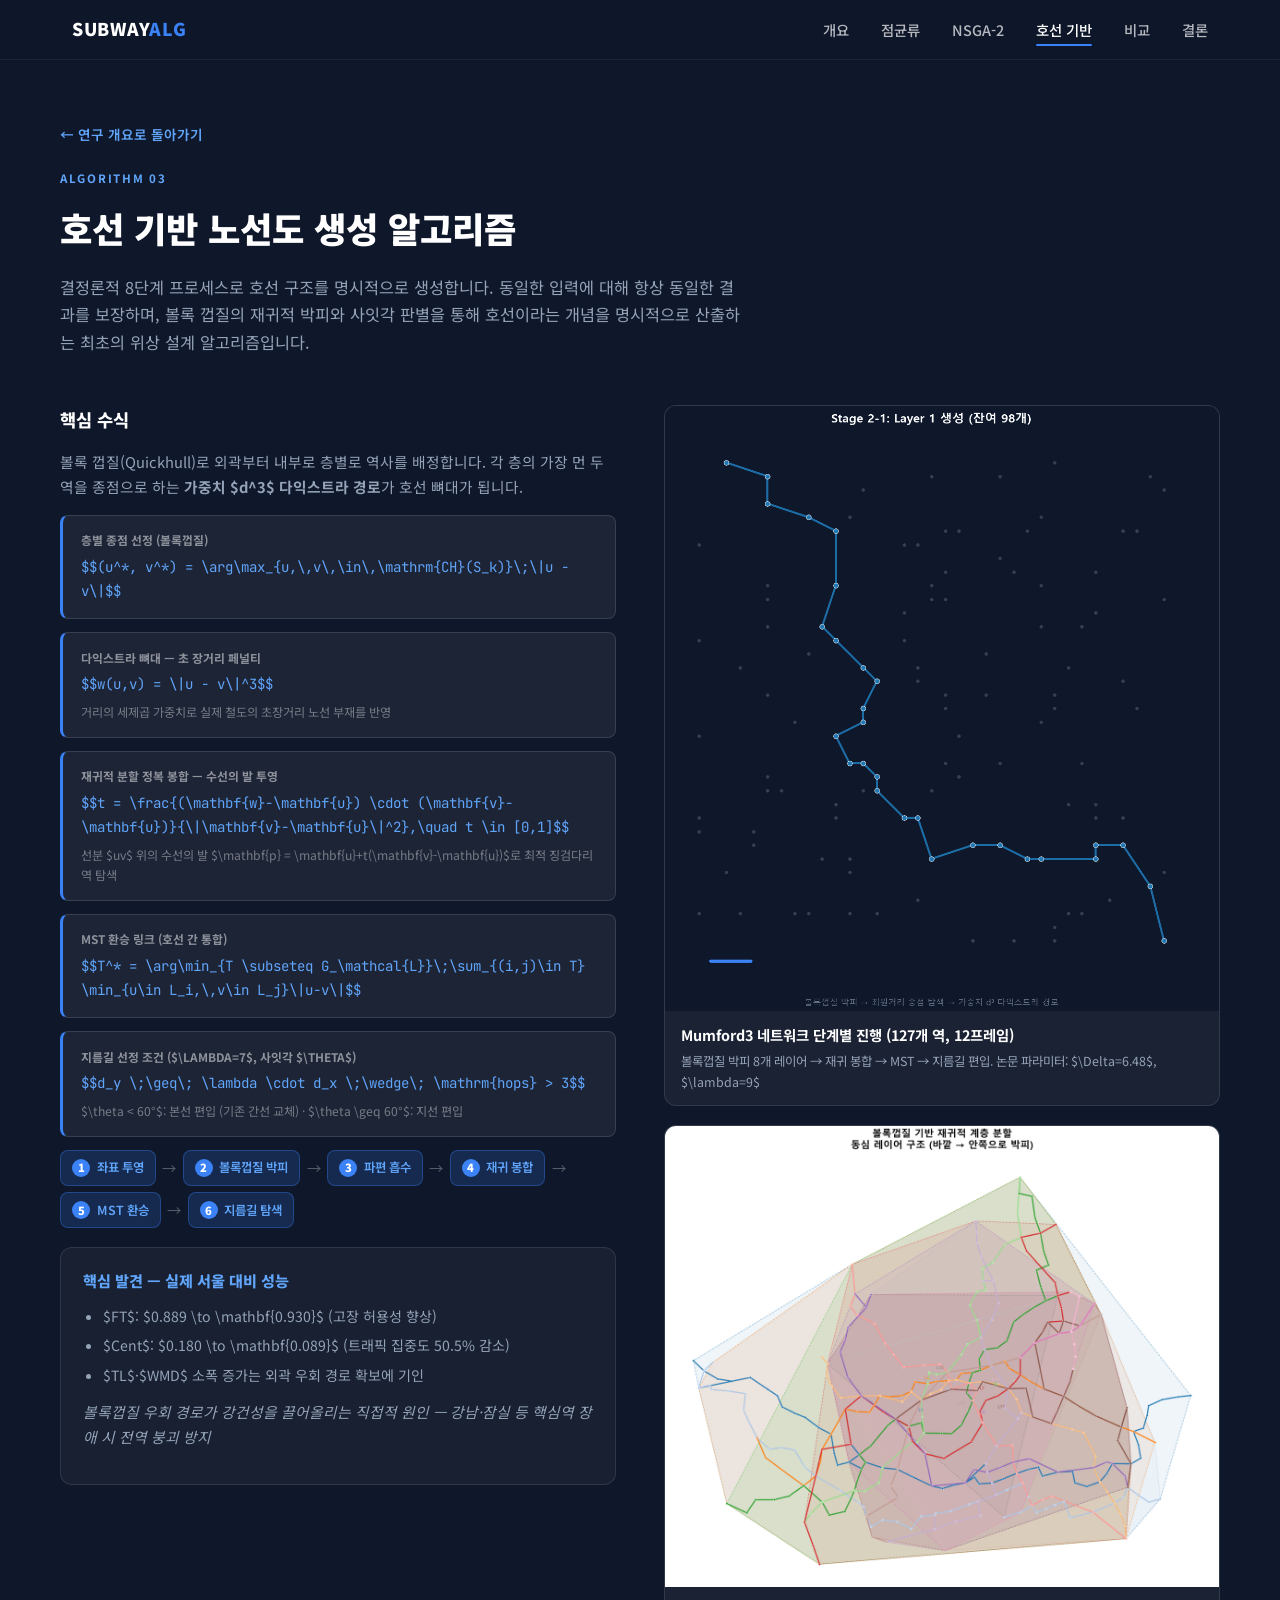
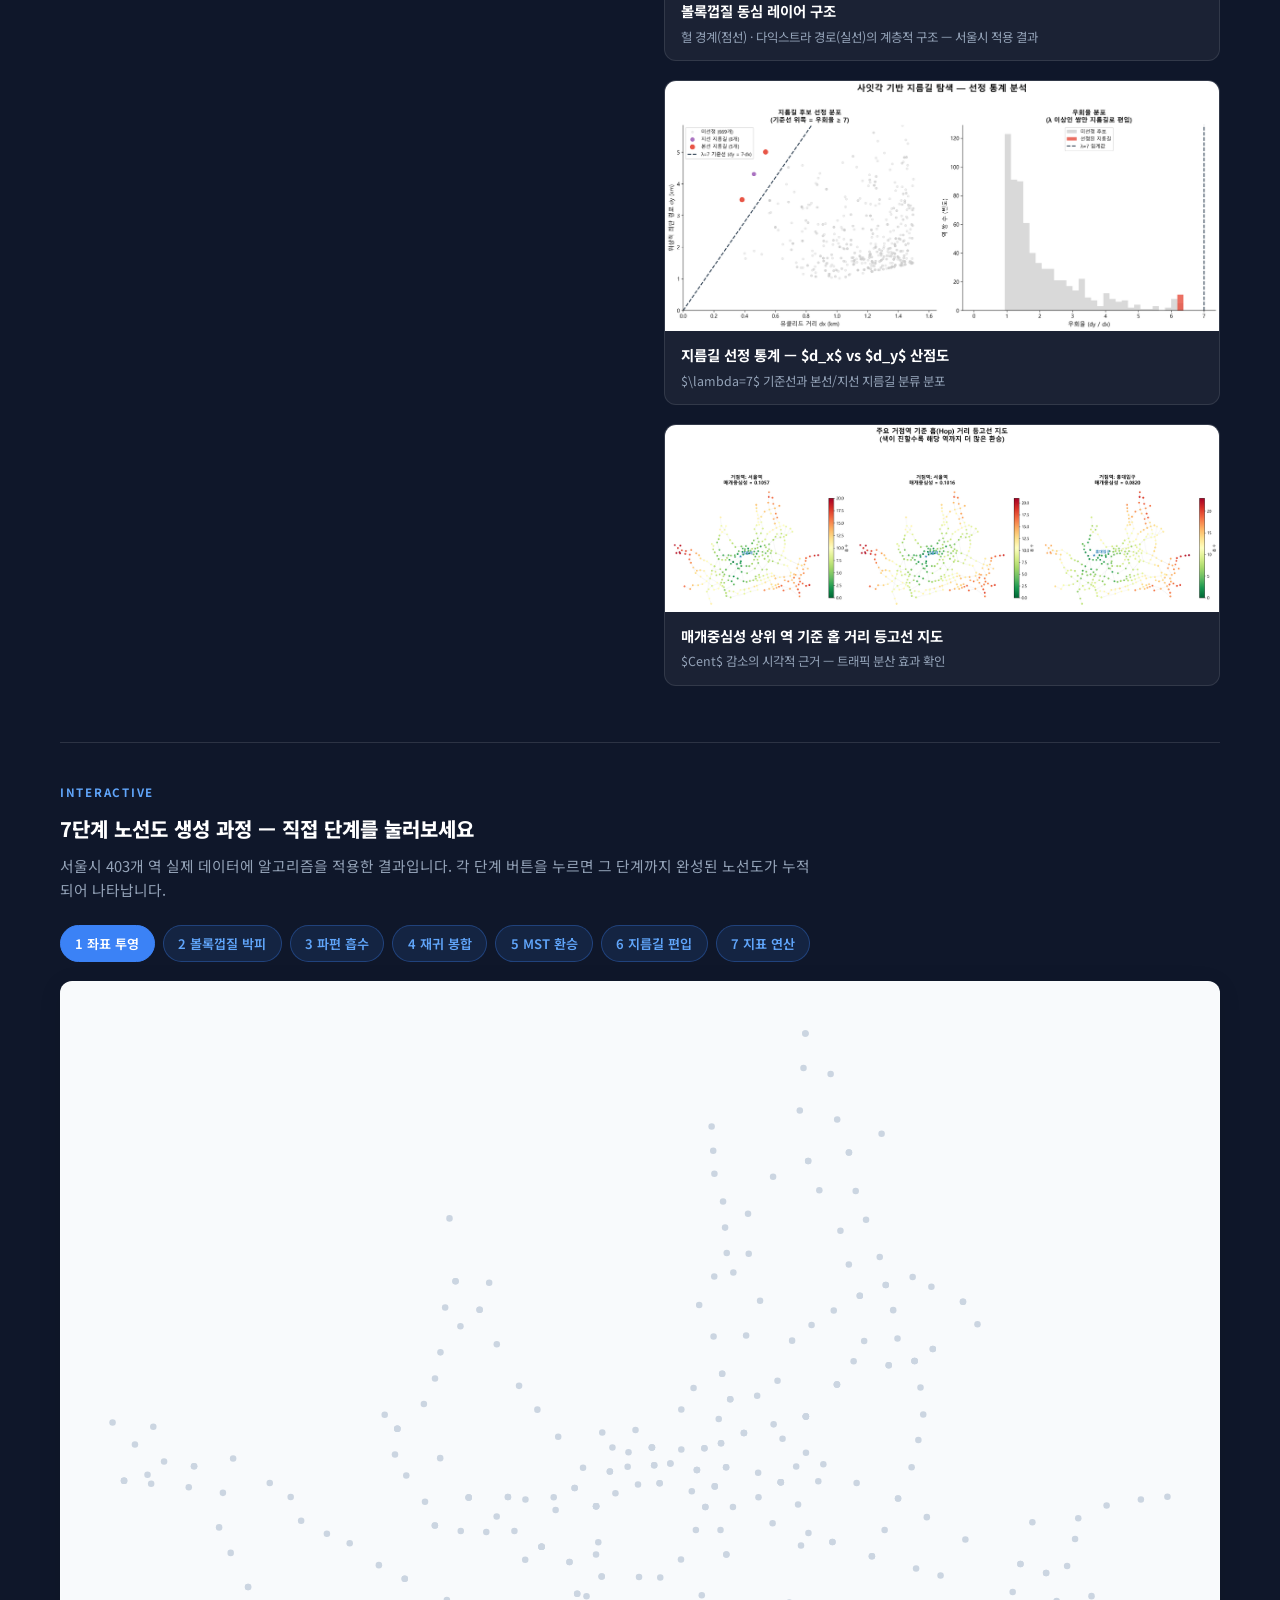
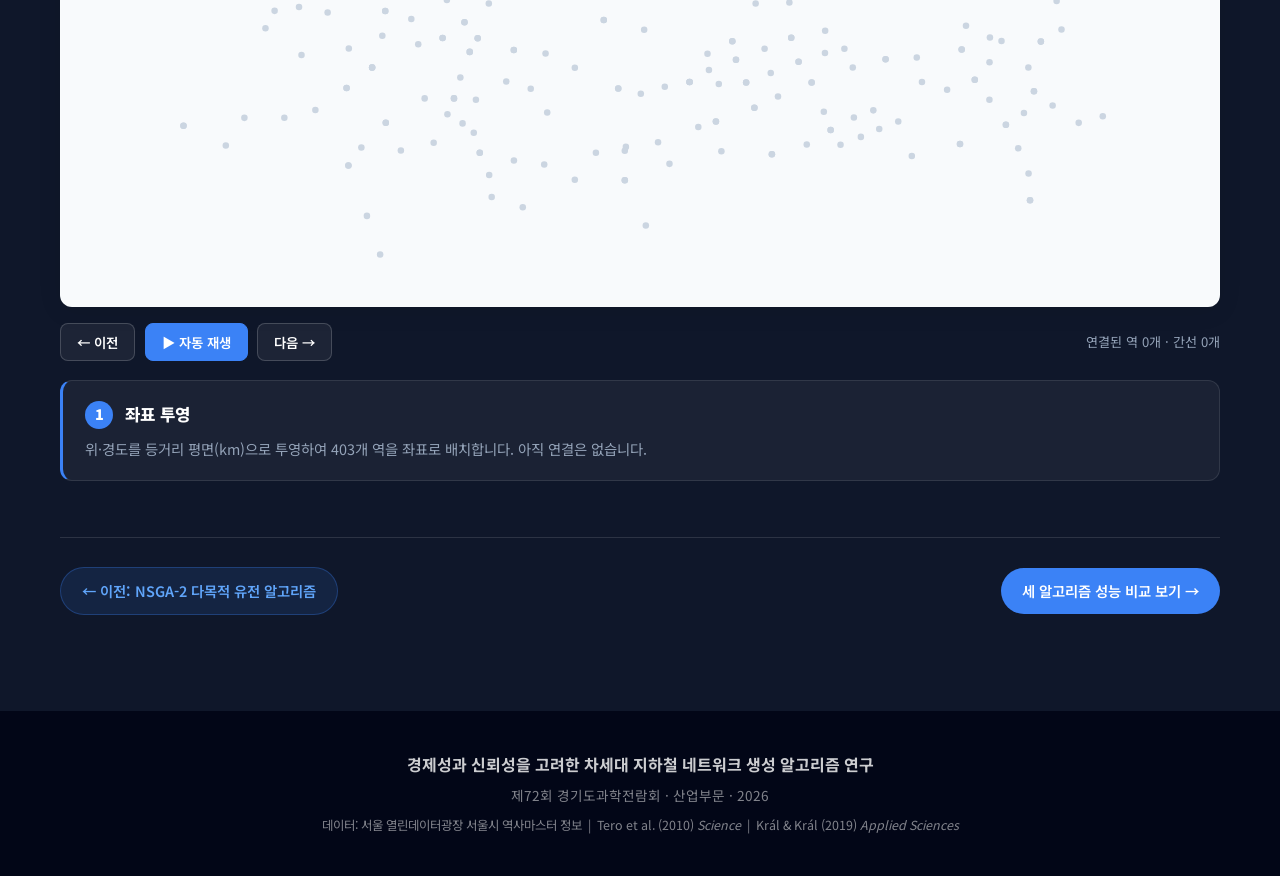
==== algo3.html @ e861a9cc "방법론별 멀티페이지 분리 + 호선기반 7단계 인터랙티브 노선도 뷰어 - 단일페이지를 내비게이션 항목별 독립 페이지로 분리   (algo1/2/3, compare, conclusio" ====
<!DOCTYPE html>
<html lang="ko">
<head>
  <meta charset="UTF-8" />
  <meta name="viewport" content="width=device-width, initial-scale=1.0" />
  <title>호선 기반 노선도 생성 알고리즘 — 차세대 지하철 네트워크 연구</title>
  <link rel="preconnect" href="https://fonts.googleapis.com" />
  <link href="https://fonts.googleapis.com/css2?family=Noto+Sans+KR:wght@300;400;500;700;900&family=JetBrains+Mono:wght@400;600&display=swap" rel="stylesheet" />
  <!-- KaTeX -->
  <link rel="stylesheet" href="https://cdn.jsdelivr.net/npm/katex@0.16.9/dist/katex.min.css" />
  <script defer src="https://cdn.jsdelivr.net/npm/katex@0.16.9/dist/katex.min.js"></script>
  <script defer src="https://cdn.jsdelivr.net/npm/katex@0.16.9/dist/contrib/auto-render.min.js"
    onload="renderMathInElement(document.body,{
      delimiters:[
        {left:'$$',right:'$$',display:true},
        {left:'$',right:'$',display:false}
      ],
      throwOnError:false
    });"></script>
  <link rel="stylesheet" href="style.css" />
</head>
<body>

<!-- NAV -->
<nav id="navbar">
  <div class="nav-inner">
    <a href="index.html" class="nav-logo">SUBWAY<span class="accent">ALG</span></a>
    <ul class="nav-links">
      <li><a href="index.html#overview">개요</a></li>
      <li><a href="algo1.html">점균류</a></li>
      <li><a href="algo2.html">NSGA-2</a></li>
      <li><a href="algo3.html" class="active">호선 기반</a></li>
      <li><a href="index.html#compare">비교</a></li>
      <li><a href="index.html#conclusion">결론</a></li>
    </ul>
  </div>
</nav>

<!-- ============================================================ -->
<!-- ALGORITHM 3: 호선 기반 -->
<!-- ============================================================ -->
<section id="algo3" class="section dark-section detail-page">
  <div class="container">
    <a href="index.html#overview" class="back-link">← 연구 개요로 돌아가기</a>
    <div class="section-label">ALGORITHM 03</div>
    <h2 class="section-title">호선 기반 노선도 생성 알고리즘</h2>
    <p class="section-desc">결정론적 8단계 프로세스로 호선 구조를 명시적으로 생성합니다. 동일한 입력에 대해 항상 동일한 결과를 보장하며, 볼록 껍질의 재귀적 박피와 사잇각 판별을 통해 호선이라는 개념을 명시적으로 산출하는 최초의 위상 설계 알고리즘입니다.</p>

    <div class="algo-detail-layout">
      <div class="ad-explain">
        <h3>핵심 수식</h3>
        <p>볼록 껍질(Quickhull)로 외곽부터 내부로 층별로 역사를 배정합니다. 각 층의 가장 먼 두 역을 종점으로 하는 <strong>가중치 $d^3$ 다익스트라 경로</strong>가 호선 뼈대가 됩니다.</p>

        <div class="eq-block">
          <div class="eq-title">층별 종점 선정 (볼록껍질)</div>
          <div class="eq-body">$$(u^*, v^*) = \arg\max_{u,\,v\,\in\,\mathrm{CH}(S_k)}\;\|u - v\|$$</div>
        </div>

        <div class="eq-block">
          <div class="eq-title">다익스트라 뼈대 — 초 장거리 페널티</div>
          <div class="eq-body">$$w(u,v) = \|u - v\|^3$$</div>
          <div class="eq-note">거리의 세제곱 가중치로 실제 철도의 초장거리 노선 부재를 반영</div>
        </div>

        <div class="eq-block">
          <div class="eq-title">재귀적 분할 정복 봉합 — 수선의 발 투영</div>
          <div class="eq-body">$$t = \frac{(\mathbf{w}-\mathbf{u}) \cdot (\mathbf{v}-\mathbf{u})}{\|\mathbf{v}-\mathbf{u}\|^2},\quad t \in [0,1]$$</div>
          <div class="eq-note">선분 $uv$ 위의 수선의 발 $\mathbf{p} = \mathbf{u}+t(\mathbf{v}-\mathbf{u})$로 최적 징검다리 역 탐색</div>
        </div>

        <div class="eq-block">
          <div class="eq-title">MST 환승 링크 (호선 간 통합)</div>
          <div class="eq-body">$$T^* = \arg\min_{T \subseteq G_\mathcal{L}}\;\sum_{(i,j)\in T} \min_{u\in L_i,\,v\in L_j}\|u-v\|$$</div>
        </div>

        <div class="eq-block">
          <div class="eq-title">지름길 선정 조건 ($\lambda=7$, 사잇각 $\theta$)</div>
          <div class="eq-body">$$d_y \;\geq\; \lambda \cdot d_x \;\wedge\; \mathrm{hops} > 3$$</div>
          <div class="eq-note">$\theta < 60°$: 본선 편입 (기존 간선 교체) · $\theta \geq 60°$: 지선 편입</div>
        </div>

        <div class="steps-mini">
          <div class="sm-step"><span>1</span>좌표 투영</div>
          <div class="sm-arr">→</div>
          <div class="sm-step"><span>2</span>볼록껍질 박피</div>
          <div class="sm-arr">→</div>
          <div class="sm-step"><span>3</span>파편 흡수</div>
          <div class="sm-arr">→</div>
          <div class="sm-step"><span>4</span>재귀 봉합</div>
          <div class="sm-arr">→</div>
          <div class="sm-step"><span>5</span>MST 환승</div>
          <div class="sm-arr">→</div>
          <div class="sm-step"><span>6</span>지름길 탐색</div>
        </div>

        <div class="key-finding">
          <h4>핵심 발견 — 실제 서울 대비 성능</h4>
          <ul>
            <li>$FT$: $0.889 \to \mathbf{0.930}$ (고장 허용성 향상)</li>
            <li>$Cent$: $0.180 \to \mathbf{0.089}$ (트래픽 집중도 50.5% 감소)</li>
            <li>$TL$·$WMD$ 소폭 증가는 외곽 우회 경로 확보에 기인</li>
          </ul>
          <p class="finding-note">볼록껍질 우회 경로가 강건성을 끌어올리는 직접적 원인 — 강남·잠실 등 핵심역 장애 시 전역 붕괴 방지</p>
        </div>
      </div>

      <div class="ad-visuals">
        <!-- Mumford3 GIF — 변화가 명확히 보이는 소규모 네트워크 -->
        <div class="viz-card-dark" onclick="openModal(this)">
          <img src="images/mumford3_anim.gif" alt="Mumford3 단계별 알고리즘" />
          <div class="viz-cap-dark">
            <strong>Mumford3 네트워크 단계별 진행 (127개 역, 12프레임)</strong>
            <span>볼록껍질 박피 8개 레이어 → 재귀 봉합 → MST → 지름길 편입. 논문 파라미터: $\Delta=6.48$, $\lambda=9$</span>
          </div>
        </div>
        <div class="viz-card-dark" onclick="openModal(this)">
          <img src="images/hull.png" alt="볼록껍질 동심 레이어" />
          <div class="viz-cap-dark">
            <strong>볼록껍질 동심 레이어 구조</strong>
            <span>헐 경계(점선) · 다익스트라 경로(실선)의 계층적 구조 — 서울시 적용 결과</span>
          </div>
        </div>
        <div class="viz-card-dark" onclick="openModal(this)">
          <img src="images/shortcut.png" alt="지름길 통계" />
          <div class="viz-cap-dark">
            <strong>지름길 선정 통계 — $d_x$ vs $d_y$ 산점도</strong>
            <span>$\lambda=7$ 기준선과 본선/지선 지름길 분류 분포</span>
          </div>
        </div>
        <div class="viz-card-dark" onclick="openModal(this)">
          <img src="images/hop.png" alt="홉 거리 등고선 지도" />
          <div class="viz-cap-dark">
            <strong>매개중심성 상위 역 기준 홉 거리 등고선 지도</strong>
            <span>$Cent$ 감소의 시각적 근거 — 트래픽 분산 효과 확인</span>
          </div>
        </div>
      </div>
    </div>

    <!-- ── 인터랙티브: 7단계 노선도 생성 ───────────────────────── -->
    <div class="stage-block">
      <div class="section-label">INTERACTIVE</div>
      <h3 class="stage-heading">7단계 노선도 생성 과정 — 직접 단계를 눌러보세요</h3>
      <p class="stage-sub">서울시 403개 역 실제 데이터에 알고리즘을 적용한 결과입니다. 각 단계 버튼을 누르면 그 단계까지 완성된 노선도가 누적되어 나타납니다.</p>

      <div class="stage-controls">
        <button class="st-btn" data-stage="1">1 좌표 투영</button>
        <button class="st-btn" data-stage="2">2 볼록껍질 박피</button>
        <button class="st-btn" data-stage="3">3 파편 흡수</button>
        <button class="st-btn" data-stage="4">4 재귀 봉합</button>
        <button class="st-btn" data-stage="5">5 MST 환승</button>
        <button class="st-btn" data-stage="6">6 지름길 편입</button>
        <button class="st-btn" data-stage="7">7 지표 연산</button>
      </div>

      <div class="stage-stage">
        <svg id="stageSvg" role="img" aria-label="단계별 노선도"></svg>
      </div>

      <div class="stage-toolbar">
        <button id="stPrev" class="st-nav">← 이전</button>
        <button id="stPlay" class="st-play">▶ 자동 재생</button>
        <button id="stNext" class="st-nav">다음 →</button>
        <span id="stCount" class="stage-count"></span>
      </div>

      <div class="stage-info">
        <div class="stage-info-head">
          <span class="stage-badge"><span id="stNum">1</span></span>
          <h4 id="stTitle"></h4>
        </div>
        <p id="stDesc"></p>
        <div id="stMetrics" class="stage-metrics"></div>
      </div>
    </div>

    <!-- 페이지 간 이동 -->
    <div class="page-nav">
      <a href="algo2.html" class="page-nav-prev">← 이전: NSGA-2 다목적 유전 알고리즘</a>
      <a href="compare.html" class="page-nav-next">세 알고리즘 성능 비교 보기 →</a>
    </div>
  </div>
</section>

<!-- FOOTER -->
<footer>
  <div class="container">
    <p class="footer-title">경제성과 신뢰성을 고려한 차세대 지하철 네트워크 생성 알고리즘 연구</p>
    <p class="footer-sub">제72회 경기도과학전람회 · 산업부문 · 2026</p>
    <p class="footer-ref">데이터: 서울 열린데이터광장 서울시 역사마스터 정보 &nbsp;|&nbsp; Tero et al. (2010) <em>Science</em> &nbsp;|&nbsp; Král &amp; Král (2019) <em>Applied Sciences</em></p>
  </div>
</footer>

<!-- MODAL -->
<div id="modal" class="modal" onclick="closeModal()">
  <span class="modal-close">✕</span>
  <img id="modal-img" src="" alt="" />
  <p id="modal-caption"></p>
</div>

<script src="script.js"></script>
<script src="subway_stages.js"></script>
<script src="stages.js"></script>
</body>
</html>
---- style.css ----
/* ── RESET & BASE ──────────────────────────────────────────── */
*, *::before, *::after { box-sizing: border-box; margin: 0; padding: 0; }

:root {
  --navy:   #0f172a;
  --dark:   #1e293b;
  --blue:   #3b82f6;
  --blue2:  #60a5fa;
  --green:  #22c55e;
  --amber:  #f59e0b;
  --red:    #ef4444;
  --slate:  #64748b;
  --bg:     #f8fafc;
  --card:   #ffffff;
  --border: #e2e8f0;
  --text:   #1e293b;
  --muted:  #64748b;
  --radius: 12px;
  --shadow: 0 4px 24px rgba(0,0,0,.08);
  --shadow-lg: 0 12px 48px rgba(0,0,0,.14);
}

html { scroll-behavior: smooth; }

body {
  font-family: 'Noto Sans KR', sans-serif;
  font-weight: 400;
  color: var(--text);
  background: var(--bg);
  line-height: 1.7;
}

a { color: inherit; text-decoration: none; }
img { max-width: 100%; display: block; }
code {
  font-family: 'JetBrains Mono', monospace;
  background: #f1f5f9;
  padding: 2px 6px;
  border-radius: 4px;
  font-size: 0.85em;
  color: var(--blue);
}

/* ── NAVBAR ────────────────────────────────────────────────── */
#navbar {
  position: fixed; top: 0; left: 0; right: 0; z-index: 100;
  background: rgba(15,23,42,.92);
  backdrop-filter: blur(12px);
  border-bottom: 1px solid rgba(255,255,255,.06);
  transition: background .3s;
}
.nav-inner {
  max-width: 1200px; margin: 0 auto;
  display: flex; align-items: center; justify-content: space-between;
  padding: .9rem 2rem;
}
.nav-logo {
  font-weight: 900; font-size: 1.1rem; color: white; letter-spacing: .04em;
}
.nav-logo .accent { color: var(--blue); }
.nav-links { list-style: none; display: flex; gap: 2rem; }
.nav-links a {
  color: rgba(255,255,255,.7); font-size: .9rem; font-weight: 500;
  transition: color .2s;
}
.nav-links a:hover { color: white; }

/* ── HERO ──────────────────────────────────────────────────── */
#hero {
  position: relative; min-height: 100vh;
  display: flex; align-items: center; justify-content: center;
  overflow: hidden;
}
.hero-bg { position: absolute; inset: 0; }
.hero-map {
  width: 100%; height: 100%; object-fit: cover;
  filter: saturate(1.1) brightness(.6);
}
.hero-overlay {
  position: absolute; inset: 0;
  background: linear-gradient(135deg, rgba(15,23,42,.85) 0%, rgba(30,58,95,.7) 100%);
}
.hero-content {
  position: relative; z-index: 2;
  text-align: center; color: white;
  padding: 2rem;
  max-width: 860px;
}
.badge {
  display: inline-block;
  background: rgba(59,130,246,.25);
  border: 1px solid rgba(59,130,246,.5);
  color: var(--blue2);
  padding: .4rem 1.2rem;
  border-radius: 999px;
  font-size: .82rem;
  font-weight: 500;
  letter-spacing: .04em;
  margin-bottom: 1.6rem;
}
.hero-content h1 {
  font-size: clamp(1.8rem, 4vw, 2.9rem);
  font-weight: 900;
  line-height: 1.28;
  margin-bottom: 1rem;
}
.hero-sub {
  color: rgba(255,255,255,.65);
  font-size: 1.05rem;
  margin-bottom: 2.4rem;
}
.hero-metrics {
  display: flex; justify-content: center; gap: 2.5rem;
  margin-bottom: 2.6rem;
}
.hm-item { display: flex; flex-direction: column; align-items: center; }
.hm-val  { font-size: 2rem; font-weight: 900; color: var(--blue2); line-height: 1.1; }
.hm-label{ font-size: .78rem; color: rgba(255,255,255,.55); margin-top: .2rem; }
.hero-btn {
  display: inline-block;
  background: var(--blue);
  color: white;
  padding: .85rem 2.4rem;
  border-radius: 999px;
  font-weight: 700;
  font-size: 1rem;
  transition: transform .2s, box-shadow .2s;
}
.hero-btn:hover { transform: translateY(-2px); box-shadow: 0 8px 24px rgba(59,130,246,.4); }

/* ── SECTION BASE ──────────────────────────────────────────── */
.section { padding: 6rem 2rem; }
.alt-section { background: #f1f5f9; }
.dark-section { background: var(--navy); color: white; }
.dark-section .section-desc { color: #94a3b8; }

.container { max-width: 1160px; margin: 0 auto; }
.section-label {
  font-size: .72rem; font-weight: 700; letter-spacing: .15em;
  color: var(--blue); text-transform: uppercase; margin-bottom: .6rem;
}
.dark-section .section-label { color: var(--blue2); }
.section-title {
  font-size: clamp(1.6rem, 3vw, 2.2rem);
  font-weight: 900; margin-bottom: 1rem;
}
.section-desc {
  color: var(--muted); max-width: 680px;
  font-size: 1.02rem; margin-bottom: 3rem;
}

/* ── ALGORITHM CARDS ───────────────────────────────────────── */
.algo-cards {
  display: grid;
  grid-template-columns: repeat(auto-fit, minmax(300px, 1fr));
  gap: 1.6rem;
}
.algo-card {
  background: var(--card);
  border: 1px solid var(--border);
  border-radius: var(--radius);
  padding: 2rem;
  box-shadow: var(--shadow);
  transition: transform .2s, box-shadow .2s;
  position: relative;
}
.algo-card:hover { transform: translateY(-4px); box-shadow: var(--shadow-lg); }
.algo-card.featured {
  border-color: var(--blue);
  box-shadow: 0 0 0 2px rgba(59,130,246,.18), var(--shadow-lg);
}
.featured-label {
  position: absolute; top: -12px; left: 50%; transform: translateX(-50%);
  background: var(--blue); color: white;
  padding: .25rem .9rem; border-radius: 999px;
  font-size: .75rem; font-weight: 700;
}
.algo-icon {
  width: 48px; height: 48px; border-radius: 10px;
  display: flex; align-items: center; justify-content: center;
  font-size: 1.5rem; margin-bottom: 1rem;
}
.algo-card h3 { font-size: 1.15rem; font-weight: 800; margin-bottom: .3rem; }
.algo-tag {
  font-size: .78rem; color: var(--slate);
  font-style: italic; margin-bottom: .8rem;
}
.algo-card p { font-size: .92rem; color: #475569; line-height: 1.65; margin-bottom: 1rem; }
.algo-stats { display: flex; gap: .5rem; flex-wrap: wrap; margin-bottom: 1rem; }
.stat {
  font-size: .74rem; font-weight: 600; padding: .25rem .7rem;
  border-radius: 999px;
}
.stat.good    { background: #dcfce7; color: #166534; }
.stat.bad     { background: #fee2e2; color: #991b1b; }
.stat.neutral { background: #dbeafe; color: #1e40af; }
.algo-formula {
  font-family: 'JetBrains Mono', monospace;
  font-size: .8rem; color: var(--blue);
  background: #eff6ff; padding: .5rem .9rem;
  border-radius: 6px; border-left: 3px solid var(--blue);
}

/* ── STEPS GRID ────────────────────────────────────────────── */
.steps-grid {
  display: grid;
  grid-template-columns: repeat(auto-fill, minmax(260px, 1fr));
  gap: 1.2rem;
  margin-bottom: 3rem;
}
.step {
  display: flex; gap: 1rem;
  background: rgba(255,255,255,.05);
  border: 1px solid rgba(255,255,255,.1);
  border-radius: var(--radius);
  padding: 1.2rem 1.4rem;
  transition: background .2s;
}
.step:hover { background: rgba(255,255,255,.08); }
.step-num {
  width: 32px; height: 32px; flex-shrink: 0;
  background: var(--blue);
  border-radius: 50%;
  display: flex; align-items: center; justify-content: center;
  font-weight: 900; font-size: .9rem; color: white;
}
.step-body h4 { font-size: .95rem; font-weight: 700; color: white; margin-bottom: .3rem; }
.step-body p  { font-size: .85rem; color: #94a3b8; line-height: 1.55; }
.step-body code { background: rgba(255,255,255,.12); color: #93c5fd; }

.anim-block {
  text-align: center;
  background: rgba(255,255,255,.04);
  border: 1px solid rgba(255,255,255,.1);
  border-radius: var(--radius);
  padding: 2rem;
}
.anim-gif {
  max-width: 560px; width: 100%;
  border-radius: 8px;
  margin: 0 auto;
  box-shadow: 0 8px 32px rgba(0,0,0,.4);
}

/* ── VIZ GRID ──────────────────────────────────────────────── */
.viz-grid {
  display: grid;
  grid-template-columns: repeat(2, 1fr);
  gap: 1.4rem;
}
.viz-card {
  border-radius: var(--radius);
  overflow: hidden;
  background: var(--card);
  border: 1px solid var(--border);
  box-shadow: var(--shadow);
  cursor: pointer;
  transition: transform .2s, box-shadow .2s;
}
.viz-card:hover { transform: translateY(-4px); box-shadow: var(--shadow-lg); }
.viz-card.wide { grid-column: 1 / -1; }
.viz-card img {
  width: 100%; object-fit: cover;
  transition: transform .4s;
}
.viz-card:hover img { transform: scale(1.02); }
.viz-caption {
  padding: .9rem 1.2rem;
  display: flex; flex-direction: column; gap: .25rem;
}
.viz-caption strong { font-weight: 700; font-size: .95rem; }
.viz-caption span   { font-size: .82rem; color: var(--muted); }

/* ── RESULTS ───────────────────────────────────────────────── */
.metrics-layout {
  display: grid;
  grid-template-columns: 1fr 1.4fr;
  gap: 2.4rem;
  align-items: start;
  margin-bottom: 3rem;
}
.chart-box {
  background: var(--card);
  border: 1px solid var(--border);
  border-radius: var(--radius);
  padding: 1.6rem;
  box-shadow: var(--shadow);
}
.metrics-table-wrap { display: flex; flex-direction: column; gap: 1.4rem; }
.metrics-table {
  width: 100%; border-collapse: collapse;
  background: var(--card);
  border: 1px solid var(--border);
  border-radius: var(--radius);
  overflow: hidden;
  box-shadow: var(--shadow);
  font-size: .9rem;
}
.metrics-table th {
  background: var(--navy); color: white;
  padding: .8rem 1.1rem; text-align: left;
  font-weight: 600; font-size: .85rem;
}
.metrics-table td {
  padding: .8rem 1.1rem;
  border-bottom: 1px solid var(--border);
}
.metrics-table tr:last-child td { border-bottom: none; }
.metrics-table tr:hover td { background: #f8fafc; }
.good-change { color: #166534; font-weight: 700; }
.bad-change  { color: #991b1b; font-weight: 700; }

.finding-box {
  background: linear-gradient(135deg, #eff6ff, #f0fdf4);
  border: 1px solid #bfdbfe;
  border-radius: var(--radius);
  padding: 1.4rem 1.6rem;
}
.finding-box h4 { font-size: 1rem; font-weight: 700; color: #1e40af; margin-bottom: .6rem; }
.finding-box p  { font-size: .92rem; color: #334155; line-height: 1.7; }

.lambda-note {
  background: var(--card); border: 1px solid var(--border);
  border-radius: var(--radius); padding: 2rem;
  box-shadow: var(--shadow);
}
.lambda-note h3 { font-size: 1.1rem; font-weight: 800; margin-bottom: .7rem; }
.lambda-note p  { color: var(--muted); font-size: .92rem; margin-bottom: 1.4rem; }
.lambda-img {
  width: 100%; border-radius: 8px;
  border: 1px solid var(--border);
  transition: transform .2s;
}
.lambda-img:hover { transform: scale(1.01); }

/* ── CONCLUSION ────────────────────────────────────────────── */
.conclusion-grid {
  display: grid;
  grid-template-columns: repeat(auto-fit, minmax(280px, 1fr));
  gap: 1.4rem;
  margin-bottom: 3.5rem;
}
.concl-card {
  background: rgba(255,255,255,.05);
  border: 1px solid rgba(255,255,255,.1);
  border-radius: var(--radius);
  padding: 1.8rem;
  transition: background .2s;
}
.concl-card:hover { background: rgba(255,255,255,.08); }
.concl-card.highlight-card {
  border-color: var(--blue);
  background: rgba(59,130,246,.08);
}
.concl-icon { font-size: 2rem; margin-bottom: .9rem; }
.concl-card h4 { font-size: 1rem; font-weight: 700; color: white; margin-bottom: .6rem; }
.concl-card p  { font-size: .88rem; color: #94a3b8; line-height: 1.65; }

.future-work { text-align: center; }
.future-work h3 { font-size: 1.15rem; font-weight: 800; color: white; margin-bottom: 1.4rem; }
.fw-items {
  display: flex; justify-content: center; flex-wrap: wrap; gap: .9rem;
}
.fw-item {
  background: rgba(59,130,246,.15);
  border: 1px solid rgba(59,130,246,.35);
  color: var(--blue2);
  padding: .55rem 1.3rem;
  border-radius: 999px;
  font-size: .88rem;
  font-weight: 500;
}

/* ── METRIC CARDS ──────────────────────────────────────────── */
.metric-cards {
  display: grid; grid-template-columns: repeat(4,1fr); gap: 1rem;
  margin-bottom: 3rem;
}
.mc {
  background: var(--card); border: 1px solid var(--border);
  border-radius: var(--radius); padding: 1.2rem 1rem;
  display: flex; flex-direction: column; gap: .3rem;
  box-shadow: var(--shadow);
}
.mc-sym  { font-family:'JetBrains Mono',monospace; font-size:1.3rem; font-weight:700; color:var(--blue); }
.mc-name { font-size:.85rem; font-weight:700; }
.mc-desc { font-size:.78rem; color:var(--muted); line-height:1.5; }

/* ── ALGORITHM OVERVIEW CARDS ──────────────────────────────── */
.algo-overview-cards {
  display: grid; grid-template-columns: repeat(3,1fr); gap: 1.6rem;
}
.aoc {
  background: var(--card); border: 1px solid var(--border);
  border-radius: var(--radius); padding: 2rem 1.6rem;
  text-decoration: none; color: inherit;
  box-shadow: var(--shadow);
  transition: transform .2s, box-shadow .2s;
  position: relative; display: block;
}
.aoc:hover { transform: translateY(-4px); box-shadow: var(--shadow-lg); }
.aoc.featured-aoc { border-color: var(--blue); box-shadow: 0 0 0 2px rgba(59,130,246,.18), var(--shadow-lg); }
.aoc-badge {
  position: absolute; top: -12px; left: 50%; transform: translateX(-50%);
  background: var(--blue); color: white;
  padding: .25rem .9rem; border-radius: 999px;
  font-size: .75rem; font-weight: 700;
}
.aoc-num  { font-size:2.5rem; font-weight:900; color:var(--border); line-height:1; margin-bottom:.5rem; }
.aoc-icon { font-size:1.8rem; margin-bottom:.7rem; }
.aoc h3   { font-size:1.05rem; font-weight:800; margin-bottom:.5rem; }
.aoc p    { font-size:.88rem; color:var(--muted); line-height:1.6; margin-bottom:.9rem; }
.aoc-tag  { font-size:.75rem; font-weight:600; color:var(--blue); background:#eff6ff; padding:.25rem .7rem; border-radius:999px; }

/* ── ALGORITHM DETAIL LAYOUT ───────────────────────────────── */
.algo-detail-layout {
  display: grid; grid-template-columns: 1fr 1fr; gap: 3rem;
  align-items: start;
}
.ad-explain h3 { font-size:1.1rem; font-weight:800; color:white; margin-bottom:.9rem; }
.dark-section .ad-explain h3 { color:white; }
.section:not(.dark-section) .ad-explain h3 { color:var(--text); }
.ad-explain p  { font-size:.92rem; color:#94a3b8; line-height:1.7; margin-bottom:1rem; }
.section:not(.dark-section) .ad-explain p { color:var(--muted); }

.eq-block {
  background: rgba(255,255,255,.06); border: 1px solid rgba(255,255,255,.12);
  border-left: 3px solid var(--blue); border-radius:8px;
  padding: .9rem 1.1rem; margin-bottom:.8rem;
}
.section:not(.dark-section) .eq-block {
  background: #eff6ff; border-color: #bfdbfe; border-left-color: var(--blue);
}
.eq-title { font-size:.74rem; font-weight:700; color:rgba(255,255,255,.5); text-transform:uppercase; margin-bottom:.35rem; }
.section:not(.dark-section) .eq-title { color:var(--slate); }
.eq-body  { font-family:'JetBrains Mono',monospace; font-size:.88rem; color:var(--blue2); }
.section:not(.dark-section) .eq-body { color:var(--blue); }
.eq-note  { font-size:.76rem; color:rgba(255,255,255,.4); margin-top:.3rem; }
.section:not(.dark-section) .eq-note { color:var(--slate); }

.key-finding {
  background: rgba(255,255,255,.04); border: 1px solid rgba(255,255,255,.1);
  border-radius:var(--radius); padding:1.2rem 1.4rem; margin-top:1.2rem;
}
.section:not(.dark-section) .key-finding {
  background: linear-gradient(135deg,#eff6ff,#f0fdf4); border-color:#bfdbfe;
}
.key-finding h4 { font-size:.95rem; font-weight:800; color:var(--blue2); margin-bottom:.7rem; }
.section:not(.dark-section) .key-finding h4 { color:#1e40af; }
.key-finding ul { padding-left:1.2rem; margin-bottom:.7rem; }
.key-finding li { font-size:.88rem; color:#94a3b8; margin-bottom:.35rem; }
.section:not(.dark-section) .key-finding li { color:#334155; }
.finding-note   { font-size:.8rem; color:rgba(255,255,255,.4); font-style:italic; }
.section:not(.dark-section) .finding-note { color:var(--muted); }

.ad-visuals { display:flex; flex-direction:column; gap:1.2rem; }

.viz-card-dark {
  border-radius:var(--radius); overflow:hidden;
  background:rgba(255,255,255,.05); border:1px solid rgba(255,255,255,.1);
  cursor:pointer; transition:transform .2s, box-shadow .2s;
}
.viz-card-dark:hover { transform:translateY(-3px); box-shadow:0 8px 32px rgba(0,0,0,.3); }
.viz-card-dark img { width:100%; object-fit:cover; transition:transform .4s; }
.viz-card-dark:hover img { transform:scale(1.02); }
.viz-cap-dark { padding:.75rem 1rem; display:flex; flex-direction:column; gap:.2rem; }
.viz-cap-dark strong { font-size:.9rem; font-weight:700; color:white; }
.viz-cap-dark span   { font-size:.78rem; color:#94a3b8; }

/* ── STEPS MINI ─────────────────────────────────────────────── */
.steps-mini {
  display:flex; flex-wrap:wrap; align-items:center; gap:.4rem;
  margin-bottom:1.2rem;
}
.sm-step {
  background:rgba(59,130,246,.18); border:1px solid rgba(59,130,246,.35);
  color:var(--blue2); padding:.4rem .7rem; border-radius:8px;
  font-size:.78rem; font-weight:600; display:flex; align-items:center; gap:.4rem;
}
.sm-step span {
  background:var(--blue); color:white; width:18px; height:18px;
  border-radius:50%; display:flex; align-items:center; justify-content:center;
  font-size:.7rem; font-weight:900; flex-shrink:0;
}
.sm-arr { color:rgba(255,255,255,.3); font-size:.9rem; }

/* ── COMPARE ────────────────────────────────────────────────── */
.compare-layout {
  display:grid; grid-template-columns:1fr 1.4fr; gap:2.4rem; margin-bottom:3rem;
}
.compare-table-wrap { display:flex; flex-direction:column; gap:1.4rem; }
.row-reference td { color:var(--muted); font-style:italic; }
.row-highlight td { background:#f0fdf4; }
.good-val { color:#166534; font-weight:800; }
.tag-good    { background:#dcfce7; color:#166534; padding:.2rem .6rem; border-radius:999px; font-size:.74rem; font-weight:700; }
.tag-neutral { background:#dbeafe; color:#1e40af; padding:.2rem .6rem; border-radius:999px; font-size:.74rem; font-weight:700; }
.tag-best    { background:#fef9c3; color:#854d0e; padding:.2rem .6rem; border-radius:999px; font-size:.74rem; font-weight:700; }

.compare-summary { display:flex; flex-direction:column; gap:.9rem; }
.cs-item {
  display:flex; gap:.9rem; align-items:flex-start;
  background:var(--card); border:1px solid var(--border);
  border-radius:var(--radius); padding:1rem 1.2rem;
  font-size:.88rem; line-height:1.6;
}
.cs-icon { font-size:1.4rem; flex-shrink:0; }
.cs-slime { border-left:4px solid #4C72B0; }
.cs-nsga  { border-left:4px solid #DD8452; }
.cs-algo  { border-left:4px solid #55A868; }

.extra-viz-grid {
  display:grid; grid-template-columns:repeat(3,1fr); gap:1.4rem;
}

/* ── FOOTER ────────────────────────────────────────────────── */
footer {
  background: #020617;
  color: rgba(255,255,255,.5);
  text-align: center;
  padding: 2.5rem 2rem;
}
.footer-title { font-weight: 700; color: rgba(255,255,255,.8); margin-bottom: .4rem; }
.footer-sub   { font-size: .85rem; margin-bottom: .5rem; }
.footer-ref   { font-size: .78rem; }

/* ── MODAL ─────────────────────────────────────────────────── */
.modal {
  display: none; position: fixed; inset: 0; z-index: 999;
  background: rgba(0,0,0,.88);
  align-items: center; justify-content: center;
  flex-direction: column; cursor: pointer;
  padding: 2rem;
}
.modal.open { display: flex; }
.modal img {
  max-width: 90vw; max-height: 82vh;
  border-radius: 8px;
  box-shadow: 0 24px 64px rgba(0,0,0,.6);
  object-fit: contain;
}
.modal-close {
  position: fixed; top: 1.5rem; right: 2rem;
  color: white; font-size: 1.6rem; cursor: pointer;
  opacity: .7; transition: opacity .2s;
}
.modal-close:hover { opacity: 1; }
#modal-caption {
  color: rgba(255,255,255,.7);
  margin-top: 1rem; font-size: .9rem; text-align: center;
}

/* ── NAV ACTIVE STATE ──────────────────────────────────────── */
.nav-links a.active { color: white; position: relative; }
.nav-links a.active::after {
  content: ''; position: absolute; left: 0; right: 0; bottom: -6px;
  height: 2px; background: var(--blue); border-radius: 2px;
}

/* ── DETAIL PAGE ───────────────────────────────────────────── */
.detail-page { padding-top: 7.5rem; }   /* 고정 내비게이션 아래 여백 확보 */

.back-link {
  display: inline-block;
  font-size: .85rem; font-weight: 600;
  color: var(--blue2);
  margin-bottom: 1.4rem;
  transition: transform .2s, color .2s;
}
.back-link:hover { transform: translateX(-3px); color: var(--blue); }
.section:not(.dark-section) .back-link { color: var(--blue); }

/* 세부 페이지 하단 이전/다음 이동 */
.page-nav {
  display: flex; justify-content: space-between; align-items: center;
  gap: 1rem; flex-wrap: wrap;
  margin-top: 3.5rem; padding-top: 1.8rem;
  border-top: 1px solid rgba(255,255,255,.12);
}
.section:not(.dark-section) .page-nav { border-top-color: var(--border); }
.page-nav-spacer { flex: 1; }
.page-nav a {
  font-size: .9rem; font-weight: 600;
  padding: .65rem 1.3rem; border-radius: 999px;
  transition: transform .2s, background .2s;
}
.page-nav-prev {
  color: var(--blue2);
  background: rgba(59,130,246,.12);
  border: 1px solid rgba(59,130,246,.3);
}
.page-nav-next {
  color: white;
  background: var(--blue);
}
.section:not(.dark-section) .page-nav-prev { color: var(--blue); background: #eff6ff; border-color: #bfdbfe; }
.page-nav-prev:hover { transform: translateX(-3px); }
.page-nav-next:hover { transform: translateX(3px); box-shadow: 0 6px 20px rgba(59,130,246,.4); }

/* ── 인터랙티브 7단계 노선도 뷰어 ──────────────────────────── */
.stage-block {
  margin-top: 3.5rem; padding-top: 2.5rem;
  border-top: 1px solid rgba(255,255,255,.12);
}
.section:not(.dark-section) .stage-block { border-top-color: var(--border); }
.stage-heading { font-size: 1.25rem; font-weight: 800; color: white; margin: .3rem 0 .5rem; }
.section:not(.dark-section) .stage-heading { color: var(--text); }
.stage-sub { font-size: .92rem; color: #94a3b8; line-height: 1.65; margin-bottom: 1.4rem; max-width: 760px; }
.section:not(.dark-section) .stage-sub { color: var(--muted); }

.stage-controls {
  display: flex; flex-wrap: wrap; gap: .5rem; margin-bottom: 1.2rem;
}
.st-btn {
  font-family: inherit; font-size: .82rem; font-weight: 600;
  color: var(--blue2); cursor: pointer;
  background: rgba(59,130,246,.12);
  border: 1px solid rgba(59,130,246,.32);
  padding: .5rem .9rem; border-radius: 999px;
  transition: background .18s, transform .18s, color .18s;
}
.st-btn:hover { background: rgba(59,130,246,.24); transform: translateY(-1px); }
.st-btn.active { background: var(--blue); color: white; border-color: var(--blue); }

.stage-stage {
  background: #f8fafc;
  border: 1px solid rgba(255,255,255,.12);
  border-radius: var(--radius);
  padding: 1rem; box-shadow: var(--shadow);
}
#stageSvg { width: 100%; height: auto; display: block; }
.st-node { fill: #cbd5e1; transition: fill .25s, r .25s; }
.st-node.on { fill: #1e293b; }

.stage-toolbar {
  display: flex; align-items: center; gap: .6rem;
  margin-top: 1rem; flex-wrap: wrap;
}
.st-nav, .st-play {
  font-family: inherit; font-size: .84rem; font-weight: 600; cursor: pointer;
  padding: .5rem 1rem; border-radius: 8px;
  border: 1px solid rgba(255,255,255,.18);
  background: rgba(255,255,255,.06); color: white;
  transition: background .18s;
}
.section:not(.dark-section) .st-nav,
.section:not(.dark-section) .st-play {
  border-color: var(--border); background: var(--card); color: var(--text);
}
.st-nav:hover, .st-play:hover { background: rgba(255,255,255,.14); }
.section:not(.dark-section) .st-nav:hover,
.section:not(.dark-section) .st-play:hover { background: #f1f5f9; }
.st-play { background: var(--blue); border-color: var(--blue); color: white; }
.st-play:hover { background: var(--blue2); }
.stage-count { font-size: .82rem; color: #94a3b8; margin-left: auto; }
.section:not(.dark-section) .stage-count { color: var(--muted); }

.stage-info {
  margin-top: 1.2rem;
  background: rgba(255,255,255,.05);
  border: 1px solid rgba(255,255,255,.1);
  border-left: 3px solid var(--blue);
  border-radius: var(--radius);
  padding: 1.2rem 1.4rem;
}
.section:not(.dark-section) .stage-info {
  background: linear-gradient(135deg,#eff6ff,#f0fdf4); border-color:#bfdbfe; border-left-color:var(--blue);
}
.stage-info-head { display: flex; align-items: center; gap: .7rem; margin-bottom: .5rem; }
.stage-badge {
  width: 28px; height: 28px; flex-shrink: 0;
  background: var(--blue); color: white; border-radius: 50%;
  display: flex; align-items: center; justify-content: center;
  font-weight: 900; font-size: .9rem;
}
.stage-info-head h4 { font-size: 1.05rem; font-weight: 800; color: white; }
.section:not(.dark-section) .stage-info-head h4 { color: var(--text); }
.stage-info p { font-size: .9rem; color: #94a3b8; line-height: 1.7; }
.section:not(.dark-section) .stage-info p { color: #334155; }

.stage-metrics { display: none; gap: .7rem; flex-wrap: wrap; margin-top: 1rem; }
.st-m {
  font-size: .82rem; color: #cbd5e1;
  background: rgba(255,255,255,.08); border: 1px solid rgba(255,255,255,.12);
  padding: .35rem .8rem; border-radius: 8px;
}
.section:not(.dark-section) .st-m { color: var(--text); background: #fff; border-color: var(--border); }
.st-m b { color: var(--blue2); margin-right: .3rem; }
.section:not(.dark-section) .st-m b { color: var(--blue); }
.st-m.good b { color: var(--green); }

/* ── NEXT-STEP CTA (랜딩 하단) ─────────────────────────────── */
.next-cta {
  display: grid; grid-template-columns: repeat(2, 1fr); gap: 1.6rem;
}
.next-cta-card {
  display: block; background: var(--card);
  border: 1px solid var(--border); border-radius: var(--radius);
  padding: 2rem; box-shadow: var(--shadow);
  transition: transform .2s, box-shadow .2s;
}
.next-cta-card:hover { transform: translateY(-4px); box-shadow: var(--shadow-lg); }
.next-cta-card h3 { font-size: 1.2rem; font-weight: 800; margin: .3rem 0 .6rem; }
.next-cta-card p  { font-size: .9rem; color: var(--muted); line-height: 1.6; }

/* ── RESPONSIVE ────────────────────────────────────────────── */
@media (max-width: 768px) {
  .nav-links { display: none; }
  .hero-metrics { gap: 1.4rem; }
  .hm-val { font-size: 1.6rem; }
  .metrics-layout { grid-template-columns: 1fr; }
  .viz-grid { grid-template-columns: 1fr; }
  .viz-card.wide { grid-column: 1; }
  .steps-grid { grid-template-columns: 1fr; }
  .algo-detail-layout { grid-template-columns: 1fr; gap: 2rem; }
  .algo-overview-cards { grid-template-columns: 1fr; }
  .metric-cards { grid-template-columns: repeat(2, 1fr); }
  .compare-layout { grid-template-columns: 1fr; }
  .extra-viz-grid { grid-template-columns: 1fr; }
  .page-nav { flex-direction: column; align-items: stretch; }
  .page-nav a { text-align: center; }
  .next-cta { grid-template-columns: 1fr; }
}
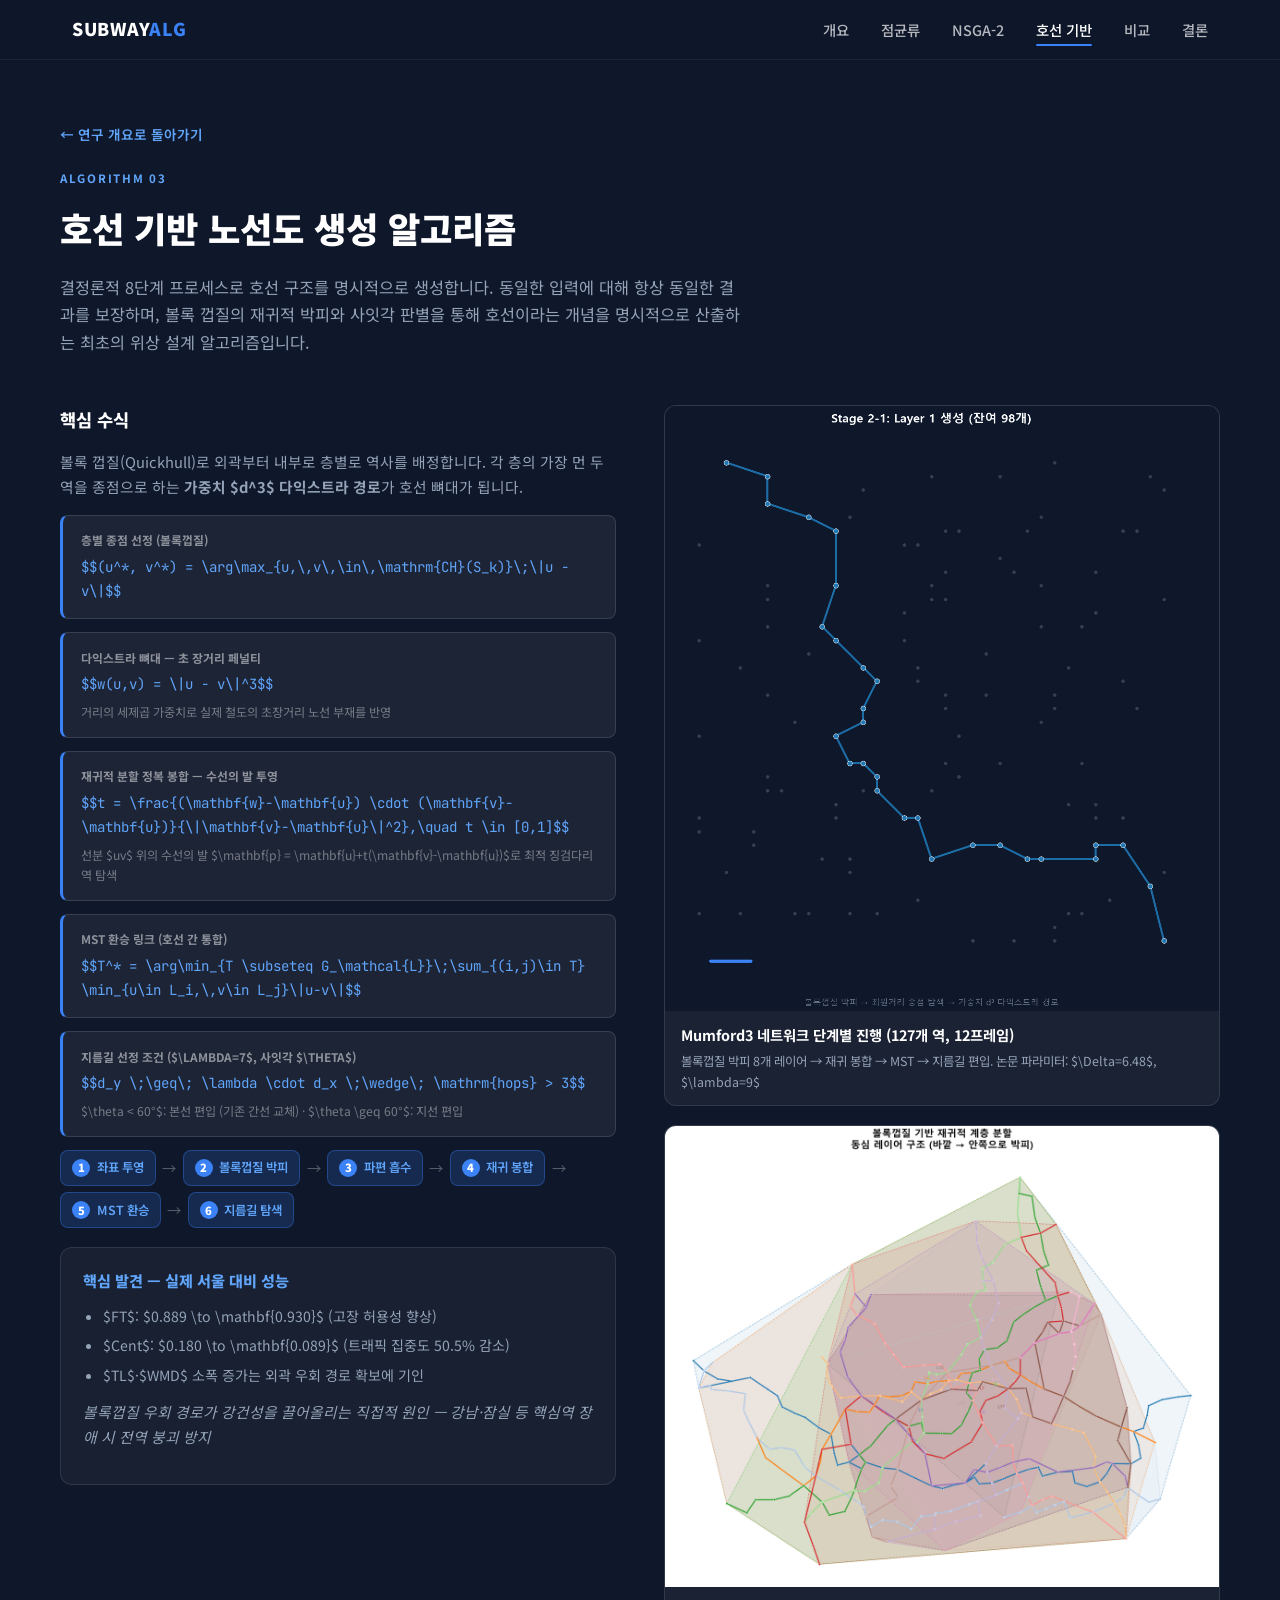
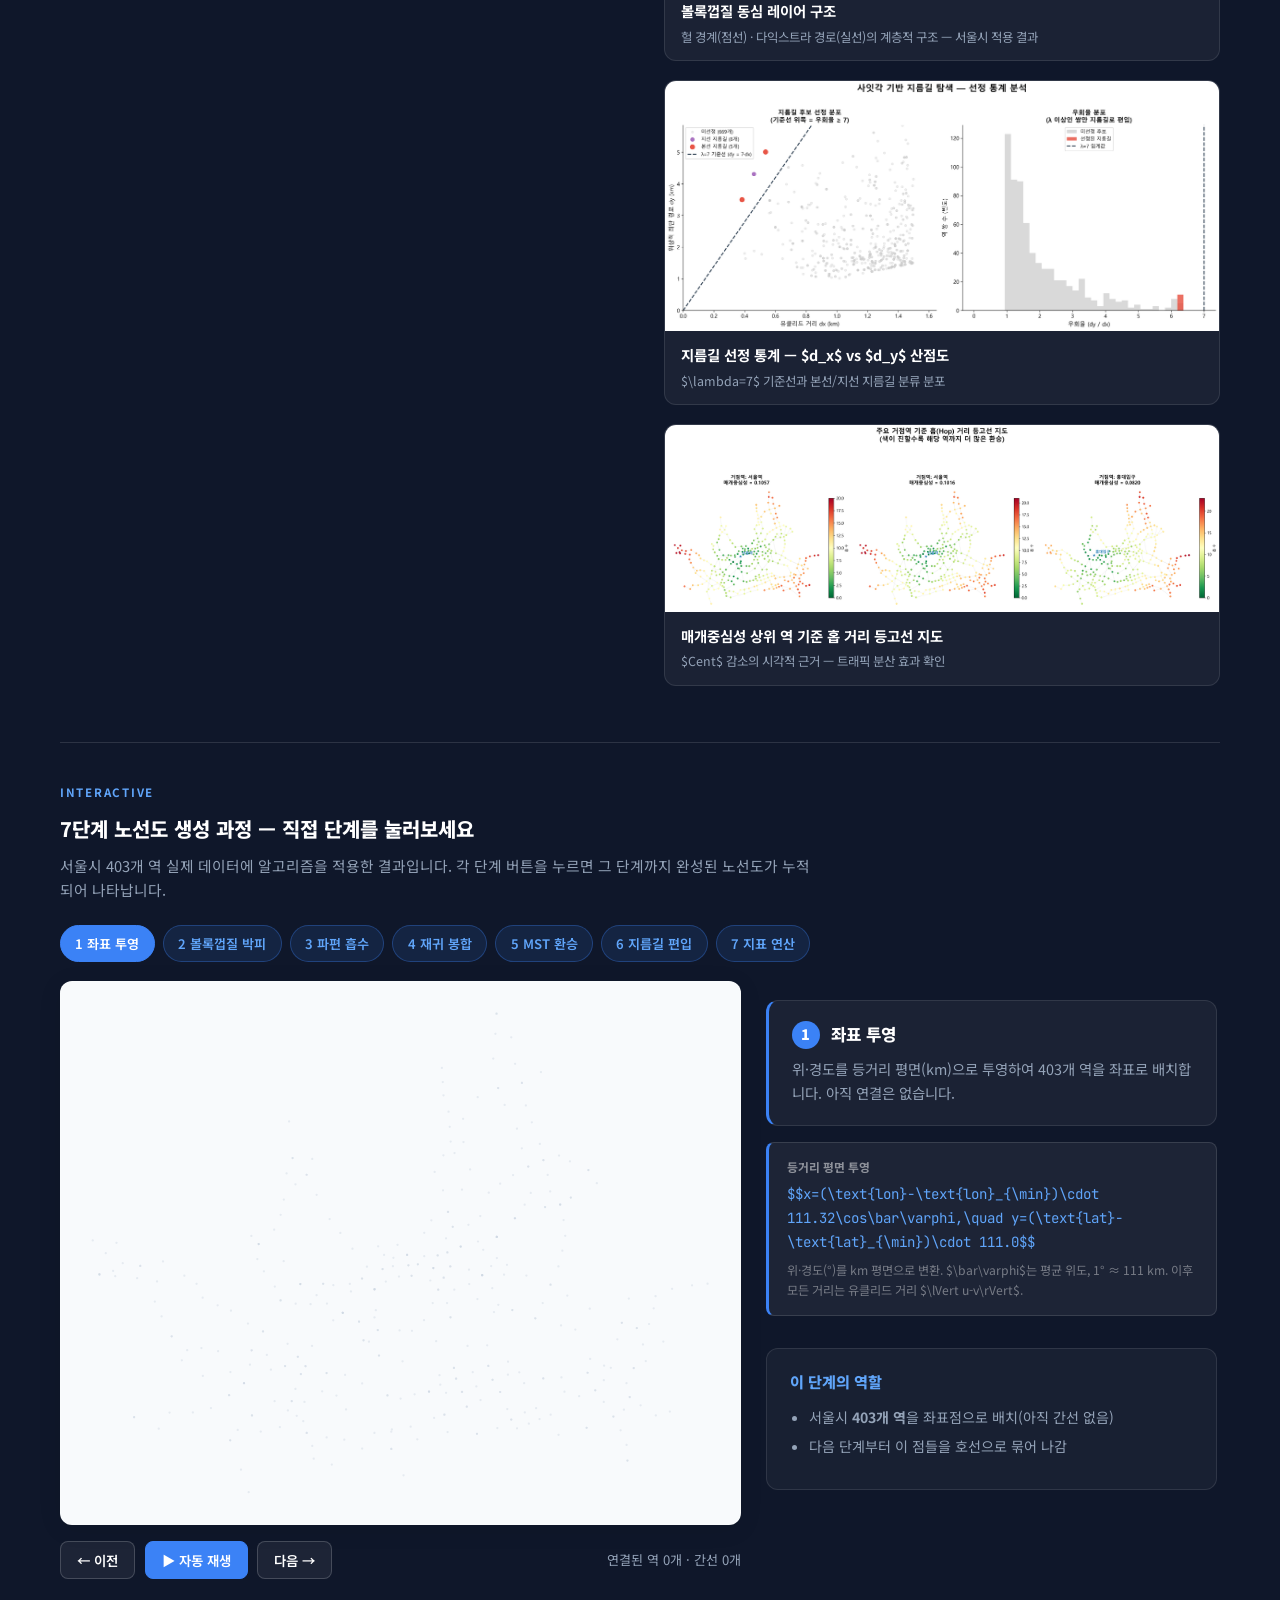
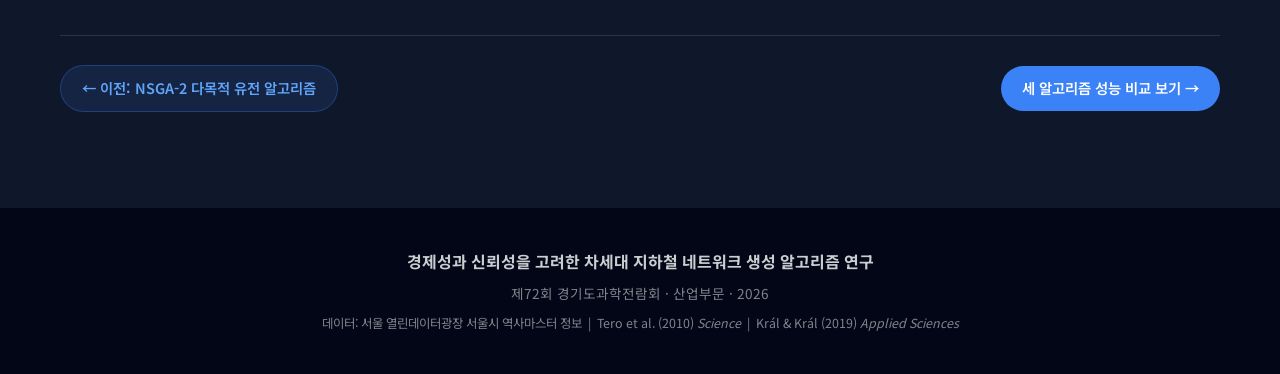
==== commit 71f62146: "인터랙티브: 좌 노선도 / 우 단계별 개념·수식 패널 + 지도 확대 - 노선도를 왼쪽으로, 오른쪽에 단계별 개념·정의·수식 패널(KaTeX) 추가   단계 전환 시 해당 단계 설명" ====
--- a/algo3.html
+++ b/algo3.html
@@ -153,24 +153,30 @@
         <button class="st-btn" data-stage="7">7 지표 연산</button>
       </div>
 
-      <div class="stage-stage">
-        <svg id="stageSvg" role="img" aria-label="단계별 노선도"></svg>
-      </div>
-
-      <div class="stage-toolbar">
-        <button id="stPrev" class="st-nav">← 이전</button>
-        <button id="stPlay" class="st-play">▶ 자동 재생</button>
-        <button id="stNext" class="st-nav">다음 →</button>
-        <span id="stCount" class="stage-count"></span>
-      </div>
-
-      <div class="stage-info">
-        <div class="stage-info-head">
-          <span class="stage-badge"><span id="stNum">1</span></span>
-          <h4 id="stTitle"></h4>
-        </div>
-        <p id="stDesc"></p>
-        <div id="stMetrics" class="stage-metrics"></div>
+      <div class="stage-layout">
+        <div class="stage-left">
+          <div class="stage-stage">
+            <svg id="stageSvg" role="img" aria-label="단계별 노선도"></svg>
+          </div>
+          <div class="stage-toolbar">
+            <button id="stPrev" class="st-nav">← 이전</button>
+            <button id="stPlay" class="st-play">▶ 자동 재생</button>
+            <button id="stNext" class="st-nav">다음 →</button>
+            <span id="stCount" class="stage-count"></span>
+          </div>
+        </div>
+
+        <div class="stage-right">
+          <div class="stage-info">
+            <div class="stage-info-head">
+              <span class="stage-badge"><span id="stNum">1</span></span>
+              <h4 id="stTitle"></h4>
+            </div>
+            <p id="stDesc"></p>
+          </div>
+          <div id="stConcept" class="stage-concept"></div>
+          <div id="stMetrics" class="stage-metrics"></div>
+        </div>
       </div>
     </div>
 
--- a/style.css
+++ b/style.css
@@ -621,15 +621,25 @@
 .st-btn:hover { background: rgba(59,130,246,.24); transform: translateY(-1px); }
 .st-btn.active { background: var(--blue); color: white; border-color: var(--blue); }
 
+/* 좌(노선도) / 우(개념·수식) 2단 배치 */
+.stage-layout {
+  display: grid; grid-template-columns: 1.5fr 1fr; gap: 1.6rem; align-items: start;
+}
+.stage-left { min-width: 0; }
 .stage-stage {
   background: #f8fafc;
   border: 1px solid rgba(255,255,255,.12);
   border-radius: var(--radius);
-  padding: 1rem; box-shadow: var(--shadow);
-}
-#stageSvg { width: 100%; height: auto; display: block; }
-.st-node { fill: #cbd5e1; transition: fill .25s, r .25s; }
-.st-node.on { fill: #1e293b; }
+  padding: .7rem; box-shadow: var(--shadow);
+}
+/* 비율 유지하며 한 화면에 들어오도록 높이 제한 */
+#stageSvg { width: 100%; height: auto; max-height: 72vh; display: block; margin: 0 auto; }
+
+/* 오른쪽 개념·수식 패널 — 길면 자체 스크롤 */
+.stage-right { min-width: 0; max-height: 78vh; overflow-y: auto; padding-right: .2rem; }
+.stage-concept { margin-top: 1rem; display: flex; flex-direction: column; gap: .8rem; }
+.stage-concept .eq-block { margin-bottom: 0; }
+.st-node { fill: #cbd5e1; transition: fill .25s, r .25s, opacity .25s; }
 
 .stage-toolbar {
   display: flex; align-items: center; gap: .6rem;
@@ -703,6 +713,12 @@
 .next-cta-card p  { font-size: .9rem; color: var(--muted); line-height: 1.6; }
 
 /* ── RESPONSIVE ────────────────────────────────────────────── */
+@media (max-width: 920px) {
+  .stage-layout { grid-template-columns: 1fr; }
+  .stage-right { max-height: none; overflow: visible; }
+  #stageSvg { max-height: 62vh; }
+}
+
 @media (max-width: 768px) {
   .nav-links { display: none; }
   .hero-metrics { gap: 1.4rem; }
